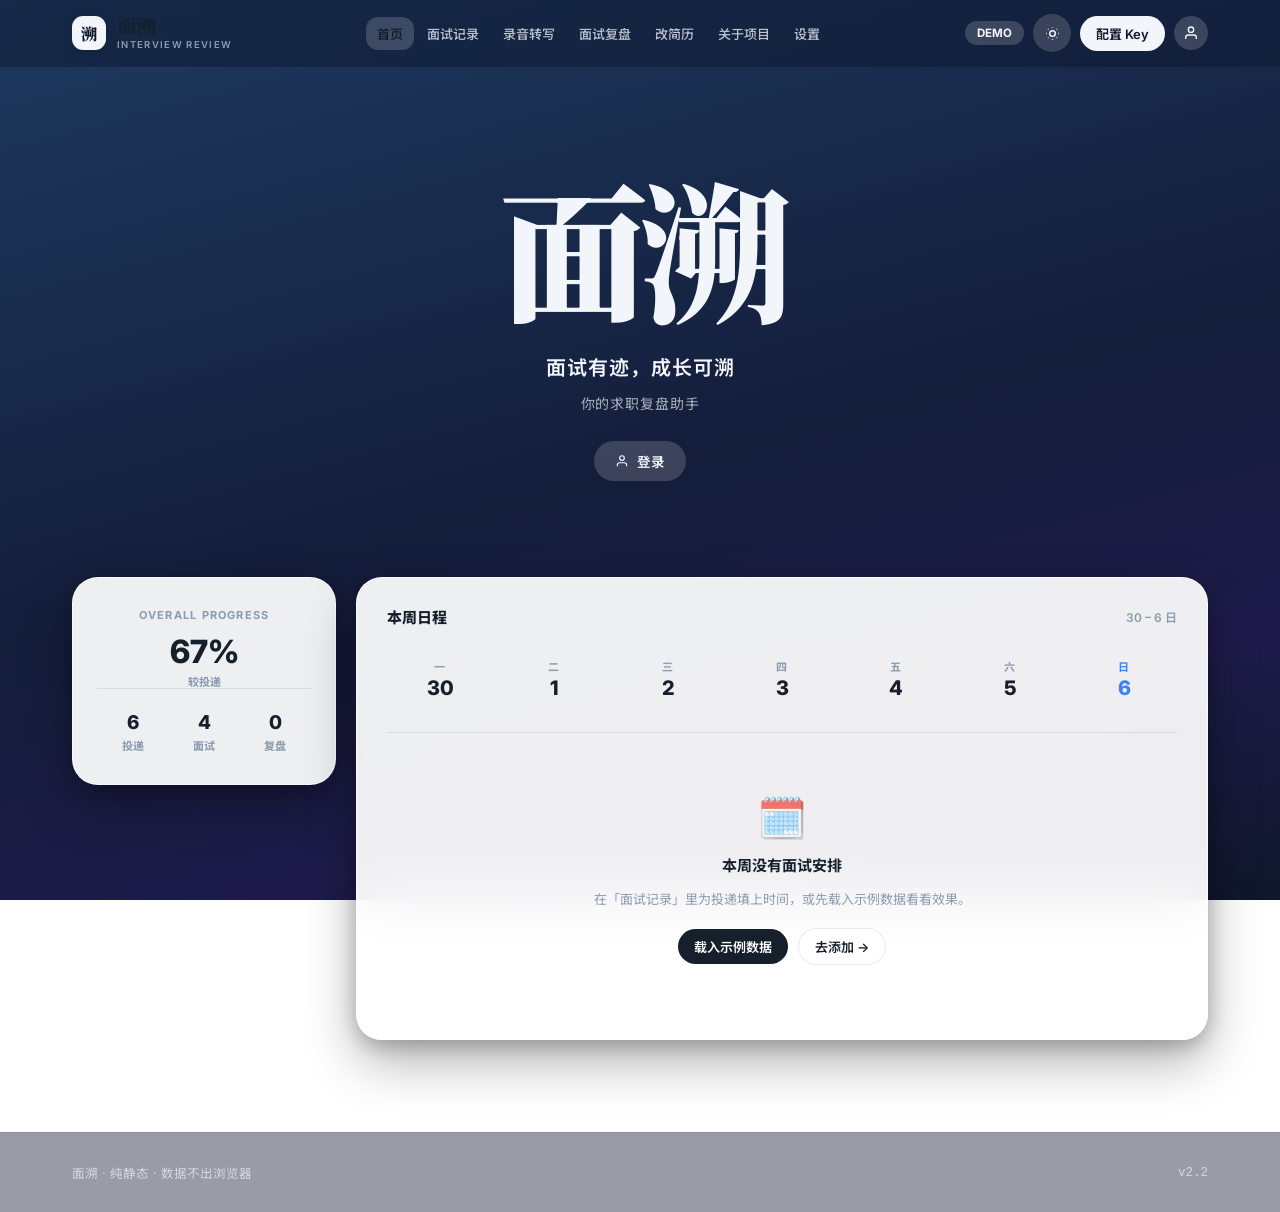
==== index.html @ ad647e32 "v2.0.0 追问式复盘 Agent：三阶段链路 + 五层降级 + agentlog 可观测" ====
<!DOCTYPE html>
<html lang="zh-CN">
<head>
<meta charset="UTF-8">
<meta name="viewport" content="width=device-width,initial-scale=1">
<meta name="app-build" content="v2.0.0">
<title>面溯 · 面试有迹，成长可溯</title>
<link rel="stylesheet" href="styles.css">
<link href="https://fonts.googleapis.com/css2?family=Noto+Serif+SC:wght@600;700;900&family=Inter:wght@400;500;600;700;800&family=Noto+Sans+SC:wght@400;500;700&display=swap" rel="stylesheet">
<style>
  /* Hero */
  .hero{padding:84px 0 96px;text-align:center}
  .hero h1{font-family:'Noto Serif SC','Songti SC',serif;font-weight:900;
           font-size:clamp(64px,13vw,150px);letter-spacing:-.06em;
           line-height:1;margin:0 0 30px;color:var(--on-bg)}
  .hero-s1{font-size:clamp(15px,2vw,20px);font-weight:600;color:var(--on-bg);
           letter-spacing:.05em;line-height:1.7}
  .hero-s2{font-size:14px;color:var(--on-bg-2);letter-spacing:.06em;margin-top:8px}

  /* 登录标签：站在背景上，随主题反色 */
  .hero-login{display:inline-flex;align-items:center;gap:8px;margin-top:28px;
              background:var(--nav-h);color:var(--on-bg);border:none;border-radius:999px;
              padding:10px 21px;font-size:13.5px;font-weight:600;cursor:pointer;
              transition:transform .2s,opacity .2s}
  .hero-login:hover{transform:translateY(-2px);opacity:.9}

  /* 主区：左环形 + 右（周历 + 时间轴） */
  .main-grid{display:grid;grid-template-columns:minmax(238px,.62fr) 2fr;gap:20px;align-items:start}

  /* 周历（横向 7 天） */
  .wk-grid{display:grid;grid-template-columns:repeat(7,1fr);gap:8px}
  .wkday{display:flex;flex-direction:column;align-items:center;justify-content:center;
         border-radius:18px;padding:13px 0 12px;cursor:pointer;position:relative;
         transition:background .2s,transform .2s}
  .wkday:hover{background:var(--nav-h);transform:translateY(-2px)}
  .wkday .wd{font-size:11px;color:var(--tx3);font-weight:700;letter-spacing:.04em}
  .wkday .dn{font-size:20px;font-weight:800;letter-spacing:-.02em;margin-top:4px;
             line-height:1;color:var(--tx)}
  .wkday.today .dn{color:var(--accent)}
  .wkday.today .wd{color:var(--accent)}
  .wkday.sel{background:var(--accent-soft)}
  .wkdot{position:absolute;bottom:6px;width:4px;height:4px;border-radius:50%;background:var(--accent)}

  @media(max-width:880px){
    .main-grid{grid-template-columns:1fr}
    .hero{padding:56px 0 62px}
    .wkday .dn{font-size:17px}
  }
</style>
  <link rel="icon" href="favicon.svg">
</head>
<body>

<div data-nav>
  <nav class="navbar">
    <div class="nav-in">
      <a class="brand" href="index.html">
        <div class="logo serif">溯</div>
        <div><div class="brand-name serif">面溯</div><span class="brand-sub">INTERVIEW REVIEW</span></div>
      </a>
      <div class="menu">
        <a href="index.html">首页</a>
        <a href="records.html">面试记录</a>
        <a href="detail.html">录音转写</a>
        <a href="review.html">面试复盘</a>
        <a href="resume.html">改简历</a>
        <a href="about.html">关于项目</a>
        <a href="settings.html">设置</a>
      </div>
      <div class="nav-right">
        <a class="avatar-btn" href="profile.html" title="登录 / 个人中心">
          <svg width="16" height="16" fill="none" stroke="currentColor" stroke-width="2" viewBox="0 0 24 24"><path d="M20 21v-2a4 4 0 00-4-4H8a4 4 0 00-4 4v2"/><circle cx="12" cy="7" r="4"/></svg>
        </a>
      </div>
    </div>
  </nav>
</div>

<div id="main" class="wrap" style="padding:20px 32px">

  <!-- ══════ Hero ══════ -->
  <section class="hero fade">
    <h1>面溯</h1>
    <div class="hero-s1">面试有迹，成长可溯</div>
    <div class="hero-s2">你的求职复盘助手</div>
    <button class="hero-login" id="btnLogin">
      <svg width="14" height="14" fill="none" stroke="currentColor" stroke-width="2"
           viewBox="0 0 24 24"><path d="M20 21v-2a4 4 0 00-4-4H8a4 4 0 00-4 4v2"/>
        <circle cx="12" cy="7" r="4"/></svg>
      登录
    </button>
  </section>

  <!-- ══════ 主区 ══════ -->
  <section class="main-grid fade">

    <!-- 环形进度（参照第一版 Overall progress） -->
    <div class="glass glass-hover" style="padding:30px 24px;text-align:center">
      <span class="lbl" style="display:block;margin-bottom:22px;color:var(--tx3)">Overall progress</span>
      <div style="position:relative;display:inline-flex;align-items:center;justify-content:center">
        <svg class="ring" viewBox="0 0 128 128">
          <defs><linearGradient id="rg" x1="0" y1="0" x2="1" y2="1">
            <stop offset="0%" stop-color="#7b6cff"/><stop offset="100%" stop-color="#5bb0ff"/>
          </linearGradient></defs>
          <circle class="bgc" cx="64" cy="64" r="52"></circle>
          <circle class="fgc" id="ring" cx="64" cy="64" r="52"></circle>
        </svg>
        <div style="position:absolute;text-align:center">
          <div style="font-size:32px;font-weight:800;letter-spacing:-.03em" id="pct">0%</div>
          <div style="font-size:11px;color:var(--tx3);font-weight:700;margin-top:2px">较投递</div>
        </div>
      </div>
      <div style="margin-top:24px;padding-top:22px;border-top:1px solid var(--line);
                  display:flex;justify-content:space-around">
        <div><div style="font-size:19px;font-weight:800" id="nA">0</div>
             <span style="font-size:11px;color:var(--tx3);font-weight:700">投递</span></div>
        <div><div style="font-size:19px;font-weight:800" id="nB">0</div>
             <span style="font-size:11px;color:var(--tx3);font-weight:700">面试</span></div>
        <div><div style="font-size:19px;font-weight:800" id="nC">0</div>
             <span style="font-size:11px;color:var(--tx3);font-weight:700">复盘</span></div>
      </div>
    </div>

    <!-- 周历 + 时间轴 -->
    <div class="glass" style="padding:28px 30px 30px">
      <div class="row-between" style="margin-bottom:18px">
        <span style="font-size:15px;font-weight:800">本周日程</span>
        <span style="font-size:12px;color:var(--tx3);font-weight:600" id="wkRange">—</span>
      </div>

      <div class="wk-grid" id="wkGrid"></div>

      <div style="margin:22px 0 16px;border-top:1px solid var(--line)"></div>

      <div id="tl"></div>
      <div id="tlEmpty" class="empty hide">
        <div class="empty-ico">🗓️</div>
        <div class="empty-t">本周没有面试安排</div>
        <p class="empty-s">在「面试记录」里为投递填上时间，或先载入示例数据看看效果。</p>
        <div class="row" style="justify-content:center;gap:10px;margin-top:18px">
          <button class="btn btn-primary btn-sm" id="btnSeed">载入示例数据</button>
          <a class="btn btn-ghost btn-sm" href="records.html">去添加 →</a>
        </div>
      </div>
    </div>

  </section>
</div>

<div class="foot">
  <div class="foot-in">
    <span>面溯 · 纯静态 · 数据不出浏览器</span>
    <span class="mono">v2.2</span>
  </div>
</div>

<script src="app.js"></script>
<script>
App.mount('index');

const idx = s => STAGES.indexOf(s);
const DOW = ['一', '二', '三', '四', '五', '六', '日'];
const C = 326.7;                                   // 2πr，r=52
const scheduled = () => Store.jobs.all()
  .filter(j => j.interviewAt)
  .sort((a, b) => a.interviewAt.localeCompare(b.interviewAt));

const now = new Date();
let selDate = null;

/* ══════ 本周（周一为起点） ══════ */
function weekDays() {
  const dow = (now.getDay() + 6) % 7;
  const mon = new Date(now); mon.setDate(now.getDate() - dow);
  return [...Array(7)].map((_, i) => {
    const d = new Date(mon); d.setDate(mon.getDate() + i);
    return {
      n: d.getDate(),
      iso: `${d.getFullYear()}-${String(d.getMonth() + 1).padStart(2, '0')}-${String(d.getDate()).padStart(2, '0')}`
    };
  });
}

/* ══════ 环形进度：以投递为底 ══════ */
function renderRing() {
  const jobs = Store.jobs.all();
  const rv = Store.reviews.all();

  const sent = jobs.length;
  const itv = jobs.filter(j => idx(j.stage) >= idx('一面') || j.result === '已 Offer').length;
  const rev = jobs.filter(j => rv[j.id]?.review).length;

  /* 分母是投递：环 = 已进入面试 / 总投递 */
  const pct = sent ? Math.round(itv / sent * 100) : 0;

  const ring = $('#ring');
  setTimeout(() => { ring.style.strokeDashoffset = C - C * pct / 100; }, 260);

  let cur = 0;
  const t = setInterval(() => {
    cur += 1;
    if (cur >= pct) { cur = pct; clearInterval(t); }
    $('#pct').textContent = cur + '%';
  }, 900 / Math.max(pct, 1));

  $('#nA').textContent = sent;
  $('#nB').textContent = itv;
  $('#nC').textContent = rev;
}

/* ══════ 周历 ══════ */
function renderWeek() {
  const days = weekDays();
  const hasSet = new Set(scheduled().map(j => j.interviewAt.slice(0, 10)));
  const todayStr = today();

  $('#wkRange').textContent = `${days[0].n} – ${days[6].n} 日`;

  $('#wkGrid').innerHTML = days.map((d, i) => {
    const cls = ['wkday'];
    if (d.iso === todayStr) cls.push('today');
    if (d.iso === selDate) cls.push('sel');
    return `<div class="${cls.join(' ')}" data-iso="${d.iso}">
      <span class="wd">${DOW[i]}</span>
      <span class="dn">${d.n}</span>
      ${hasSet.has(d.iso) ? '<span class="wkdot"></span>' : ''}
    </div>`;
  }).join('');

  $$('#wkGrid .wkday').forEach(el => el.onclick = () => {
    const iso = el.dataset.iso;
    selDate = selDate === iso ? null : iso;
    renderWeek(); renderTL();
  });
}

/* ══════ 时间轴 ══════ */
function renderTL() {
  const days = weekDays();
  const from = days[0].iso, to = days[6].iso;
  const list = scheduled().filter(j => {
    const d = j.interviewAt.slice(0, 10);
    const inWeek = d >= from && d <= to;
    return selDate ? d === selDate : inWeek;
  });

  const box = $('#tl'), empty = $('#tlEmpty');
  if (!list.length) { box.innerHTML = ''; empty.classList.remove('hide'); return; }
  empty.classList.add('hide');

  box.innerHTML = list.map(j => `
    <div class="tl-item">
      <div class="tl-line"></div>
      <div class="tl-date">
        <div class="tl-d">${dayNum(j.interviewAt)}</div>
        <div class="tl-w">${weekday(j.interviewAt)}</div>
      </div>
      <div class="tl-body">
        <div class="tl-co">${esc(j.company)} · ${esc(j.stage)}</div>
        <div class="tl-meta">${esc(j.role)}</div>
        ${j.place ? `<div class="tl-place">📍 ${esc(j.place)}</div>` : ''}
      </div>
      ${j.interviewTime ? `<div class="tl-when">${esc(j.interviewTime)}</div>` : ''}
    </div>`).join('');
}

/* ══════ 交互 ══════ */
/* 登录标签：文案随登录态变化，点进个人中心 */
function syncLogin() {
  const last = $('#btnLogin').lastChild;
  if (last) last.textContent = Store.account.isIn ? ' 个人中心' : ' 登录';
}
$('#btnLogin').onclick = () => location.href = 'profile.html';

$('#btnSeed').onclick = () => {
  Store.jobs.seed();
  selDate = null;
  renderAll();
  Toast.show('已载入示例数据', 'ok');
};

function renderAll() { renderRing(); renderWeek(); renderTL(); syncLogin(); }
renderAll();
</script>
</body>
</html>
---- styles.css ----
/* ════════════════════════════════════════
   面溯 · 设计系统
   基调：清爽简约 + 玻璃拟态 + 深浅双主题
   品牌字：思源宋体（Noto Serif SC）
   ════════════════════════════════════════ */

/* ── 主题变量 ──
   默认（无 data-theme）：参考图右侧那台——深蓝紫渐变底 + 白卡片
   [data-theme=light]：浅蓝清爽底 + 白卡片
   --tx*     = 卡片内文字色（始终深色，因为卡片是白的）
   --on-bg*  = 背景层文字色（深底上为浅色、浅底上为深色，随主题反转） */
:root{
  --bg:linear-gradient(165deg,#1e3a5f 0%,#1a2f52 20%,#141d3a 52%,#1e1b4b 78%,#0f172a 100%);
  --tx:#16202c; --tx2:#5c7086; --tx3:#8a9cb0;
  --on-bg:#f2f6fb; --on-bg-2:rgba(242,246,251,.68); --bg-solid:#0f172a;
  --card:rgba(255,255,255,.93); --card-s:#ffffff;
  --bd:rgba(255,255,255,.7); --line:rgba(22,42,80,.1);
  --sh:0 6px 20px rgba(0,0,0,.22),0 22px 52px rgba(0,0,0,.3);
  --sh-h:0 10px 28px rgba(0,0,0,.26),0 34px 76px rgba(0,0,0,.38);
  --nav:rgba(12,20,42,.42); --nav-h:rgba(255,255,255,.17);
  --nav-tx:rgba(242,246,251,.76); --btn:#16202c; --btn-tx:#ffffff;
  --chip:rgba(22,42,80,.055);
  --accent:#3b82f6; --accent2:#8b5cf6; --accent-soft:rgba(59,130,246,.11);

  --g-aurora:linear-gradient(135deg,#7b6cff,#5bb0ff);
  --g-cool:linear-gradient(135deg,#4ba3f0,#39d3e6);
  --g-warm:linear-gradient(135deg,#ff7a45,#ff5c86);
  --g-mint:linear-gradient(135deg,#f5a742,#3ec97a);
  --ico-sh:.34;
  --ok:#16a34a; --warn:#d97706; --info:#0284c7; --bad:#dc2626;
}
[data-theme=light]{
  --bg:linear-gradient(160deg,#a5d8ff 0%,#cfe9ff 18%,#eaf5ff 42%,#f7fbff 68%,#ffffff 100%);
  --tx:#16202c; --tx2:#647a90; --tx3:#9aabbe;
  --on-bg:#16202c; --on-bg-2:#647a90; --bg-solid:#ffffff;
  --card:rgba(255,255,255,.76); --card-s:#ffffff;
  --bd:rgba(255,255,255,.9); --line:rgba(22,42,80,.09);
  --sh:0 2px 8px rgba(22,42,80,.05),0 14px 34px rgba(22,42,80,.07);
  --sh-h:0 6px 16px rgba(22,42,80,.08),0 26px 60px rgba(22,42,80,.13);
  --nav:rgba(255,255,255,.55); --nav-h:rgba(255,255,255,.95);
  --nav-tx:#5a6b7f; --btn:#16202c; --btn-tx:#ffffff;
  --chip:rgba(255,255,255,.8);
  --accent:#3b82f6; --accent2:#8b5cf6; --accent-soft:rgba(59,130,246,.09);

  --g-aurora:linear-gradient(135deg,#7b6cff,#5bb0ff);
  --g-cool:linear-gradient(135deg,#4ba3f0,#39d3e6);
  --g-warm:linear-gradient(135deg,#ff7a45,#ff5c86);
  --g-mint:linear-gradient(135deg,#f5a742,#3ec97a);
  --ico-sh:.32;
  --ok:#16a34a; --warn:#d97706; --info:#0284c7; --bad:#dc2626;
}

*{font-family:'Inter','Noto Sans SC',system-ui,sans-serif;box-sizing:border-box}
body{margin:0;min-height:100vh;color:var(--tx);background:var(--bg);
     background-attachment:fixed;transition:background .45s ease,color .45s ease;
     -webkit-font-smoothing:antialiased}
a{text-decoration:none;color:inherit}
button{font-family:inherit}

/* 品牌字：思源宋体，字距收紧 */
.serif{font-family:'Noto Serif SC','Songti SC',serif;font-weight:900;letter-spacing:-.045em}
h1,h2,.h-serif{font-family:'Noto Serif SC','Songti SC',serif;font-weight:800;letter-spacing:-.035em}

/* 页面级标题与副标题都站在背景上（不在卡片内），走背景层文字色
   选择器带 class 是为了压过 .muted 的优先级 */
h1{color:var(--on-bg)}
h1 + p,h1 + p.muted,h1 + p.small,h1 + p.small.muted{color:var(--on-bg-2)}

/* ══════ 顶部导航 ══════ */
.navbar{position:sticky;top:0;z-index:100;background:var(--nav);
        backdrop-filter:blur(26px);-webkit-backdrop-filter:blur(26px);
        border-bottom:1px solid var(--line)}
.nav-in{max-width:1200px;margin:0 auto;padding:0 32px;height:66px;
        display:flex;align-items:center;justify-content:space-between;gap:20px}
.brand{display:flex;align-items:center;gap:11px;flex:0 0 auto}
/* 黑白风格：底用背景层色、字用底色实色，随主题自动反色，不用渐变 */
.logo{width:34px;height:34px;border-radius:11px;background:var(--on-bg);
      display:flex;align-items:center;justify-content:center;color:var(--bg-solid);
      font-weight:900;font-size:16px;flex:0 0 34px;
      box-shadow:0 4px 14px rgba(0,0,0,.16)}
.brand-name{font-size:20px;color:var(--tx);line-height:1}
.brand-sub{font-size:9.5px;color:var(--tx3);font-weight:600;letter-spacing:.14em;
           margin-top:3px;display:block}

.menu{display:flex;align-items:center;gap:2px}
.menu a{padding:7px 11px;border-radius:12px;font-size:13px;font-weight:500;
        color:var(--nav-tx);transition:background .2s,color .2s;white-space:nowrap}
.menu a:hover{background:var(--nav-h);color:var(--tx)}
.menu a.on{background:var(--nav-h);color:var(--tx);font-weight:600}

.nav-right{display:flex;align-items:center;gap:9px;flex:0 0 auto}
/* 导航上的按钮/图标站在背景上：底用导航高亮色，字用背景层色 */
.icon-btn{width:38px;height:38px;border-radius:50%;border:1px solid transparent;
          background:var(--nav-h);backdrop-filter:blur(20px);cursor:pointer;
          color:var(--on-bg);display:flex;align-items:center;justify-content:center;
          transition:transform .2s,background .2s}
.icon-btn:hover{transform:translateY(-2px);background:var(--nav-h)}
.btn-on-bg{background:var(--on-bg);color:var(--bg-solid);
           border-radius:999px;padding:10px 22px;font-size:14px;font-weight:600;
           border:none;cursor:pointer;transition:transform .2s,opacity .2s;
           display:inline-flex;align-items:center}
.btn-on-bg:hover{transform:translateY(-2px);opacity:.92}
.burger{display:none;width:38px;height:38px;border-radius:12px;border:1px solid transparent;
        background:var(--nav-h);cursor:pointer;flex-direction:column;align-items:center;
        justify-content:center;gap:4px}
.burger span{width:16px;height:2px;background:var(--on-bg);border-radius:2px}
/* 导航头像入口：未登录为线框人像，登录后为黑白首字块（与 Logo 同一套语言） */
.avatar-btn{width:34px;height:34px;border-radius:50%;border:none;cursor:pointer;
            display:flex;align-items:center;justify-content:center;flex:0 0 34px;
            background:var(--nav-h);color:var(--on-bg);
            font-weight:800;font-size:13px;transition:transform .2s}
.avatar-btn:hover{transform:translateY(-2px)}
.avatar-btn.on{background:var(--on-bg);color:var(--bg-solid)}

/* ══════ 按钮 ══════ */
.btn{display:inline-flex;align-items:center;justify-content:center;gap:8px;
     border-radius:999px;font-weight:600;cursor:pointer;border:none;
     transition:transform .2s,opacity .2s;font-size:14px;padding:12px 24px;white-space:nowrap}
.btn:hover{transform:translateY(-2px);opacity:.93}
.btn:disabled{opacity:.5;cursor:not-allowed;transform:none}
.btn-primary{background:var(--btn);color:var(--btn-tx)}
.btn-ghost{background:var(--card);color:var(--tx);border:1px solid var(--line);
           backdrop-filter:blur(20px)}
.btn-ghost:hover{background:var(--nav-h)}
.btn-sm{padding:8px 16px;font-size:13px}

/* ══════ 通用组件 ══════ */
.wrap{max-width:1200px;margin:0 auto;padding:0 32px}
.glass{background:var(--card);backdrop-filter:blur(28px);-webkit-backdrop-filter:blur(28px);
       border:1px solid var(--bd);box-shadow:var(--sh);border-radius:26px;
       transition:transform .3s cubic-bezier(.25,.46,.45,.94),box-shadow .3s ease}
.glass-hover:hover{transform:translateY(-4px);box-shadow:var(--sh-h)}
.lbl{font-size:11px;letter-spacing:.11em;text-transform:uppercase;
     color:var(--on-bg-2);font-weight:700}
.chip{background:var(--chip);border:1px solid var(--line);border-radius:999px;
      padding:6px 14px;font-size:12.5px;font-weight:500;color:var(--tx2);
      display:inline-flex;align-items:center;gap:6px;white-space:nowrap}
.grad{background:linear-gradient(135deg,var(--accent),var(--accent2));
      -webkit-background-clip:text;background-clip:text;color:transparent}
.muted{color:var(--tx2)} .muted2{color:var(--tx3)}
.small{font-size:13px} .mono{font-family:ui-monospace,'SF Mono',Consolas,monospace}
.row{display:flex;align-items:center;gap:12px}
.row-between{display:flex;align-items:center;justify-content:space-between;gap:16px}
.wrap-flex{flex-wrap:wrap}
.grid{display:grid} .g2{grid-template-columns:repeat(2,1fr)} .g3{grid-template-columns:repeat(3,1fr)}
.mt-8{margin-top:8px} .mt-16{margin-top:16px} .mt-24{margin-top:24px}
.mb-8{margin-bottom:8px} .mb-16{margin-bottom:16px} .mb-24{margin-bottom:24px}

/* 徽章 */
.tag{font-size:11.5px;font-weight:700;padding:4px 11px;border-radius:999px;
     background:var(--chip);border:1px solid var(--line);color:var(--tx2);white-space:nowrap}
.tag-ok{background:rgba(22,163,74,.13);color:var(--ok);border-color:transparent}
.tag-warn{background:rgba(217,119,6,.14);color:var(--warn);border-color:transparent}
.tag-info{background:var(--accent-soft);color:var(--accent);border-color:transparent}
.tag-bad{background:rgba(220,38,38,.13);color:var(--bad);border-color:transparent}

/* 图标块 */
.ico{width:44px;height:44px;border-radius:14px;display:grid;place-items:center;
     font-size:20px;flex:0 0 44px;color:#fff}

/* ══════ 漏斗 ══════ */
.funnel{display:flex;flex-direction:column;gap:14px}
.fn-row{display:flex;align-items:center;gap:16px}
.fn-label{width:52px;font-size:13px;font-weight:700;color:var(--tx2);flex:0 0 52px}
.fn-track{flex:1;height:34px;border-radius:11px;background:var(--accent-soft);overflow:hidden}
.fn-bar{height:100%;border-radius:11px;display:flex;align-items:center;padding:0 14px;
        color:#fff;font-weight:800;font-size:13px;min-width:44px;
        transition:width .9s cubic-bezier(.4,0,.2,1)}
.fn-rate{width:88px;text-align:right;font-size:12px;color:var(--tx3);flex:0 0 88px}
.fn-rate b{color:var(--tx);font-size:13px}

/* ══════ 表单 ══════ */
.field{margin-bottom:18px}
.field-l{display:block;font-size:12.5px;font-weight:700;color:var(--tx2);margin-bottom:7px}
.input,.select,.textarea{width:100%;padding:11px 15px;border-radius:14px;
        border:1px solid var(--line);background:var(--card);color:var(--tx);
        font-size:14px;outline:none;backdrop-filter:blur(20px);
        transition:border-color .2s,box-shadow .2s;font-family:inherit}
.input:focus,.select:focus,.textarea:focus{border-color:var(--accent);
        box-shadow:0 0 0 3px var(--accent-soft)}
.textarea{min-height:130px;resize:vertical;line-height:1.7}
.select{cursor:pointer;appearance:none;
        background-image:url("data:image/svg+xml,%3Csvg xmlns='http://www.w3.org/2000/svg' width='12' height='12' viewBox='0 0 24 24' fill='none' stroke='%239aabbe' stroke-width='3'%3E%3Cpath d='M6 9l6 6 6-6'/%3E%3C/svg%3E");
        background-repeat:no-repeat;background-position:right 14px center;padding-right:36px}
.form-grid{display:grid;grid-template-columns:repeat(2,1fr);gap:0 18px}

/* ══════ 表格 ══════ */
.tbl{width:100%;border-collapse:collapse;font-size:14px}
.tbl th{text-align:left;font-size:11.5px;letter-spacing:.06em;text-transform:uppercase;
        color:var(--tx3);font-weight:700;padding:0 14px 12px;border-bottom:1px solid var(--line)}
.tbl td{padding:15px 14px;border-bottom:1px solid var(--line);vertical-align:middle}
.tbl tr:last-child td{border-bottom:none}
.tbl tbody tr{transition:background .18s}
.tbl tbody tr:hover{background:var(--nav-h)}
.tbl-wrap{overflow-x:auto}

/* ══════ 拖拽上传 ══════ */
.drop{border:2px dashed var(--line);border-radius:22px;padding:44px 24px;text-align:center;
      cursor:pointer;transition:border-color .25s,background .25s,transform .25s;
      background:var(--accent-soft)}
.drop:hover,.drop.over{border-color:var(--accent);background:var(--accent-soft);transform:translateY(-2px)}
.drop-ico{font-size:38px;margin-bottom:12px}
.drop-t{font-size:15px;font-weight:700;margin-bottom:6px}
.drop-s{font-size:12.5px;color:var(--tx3)}

/* ══════ 状态机步骤 ══════ */
.steps{display:flex;align-items:center;gap:0;flex-wrap:wrap}
.step{display:flex;align-items:center;gap:9px;font-size:13px;color:var(--tx3);font-weight:600}
.step-dot{width:26px;height:26px;border-radius:50%;display:grid;place-items:center;
          font-size:11px;font-weight:800;background:var(--chip);
          border:1px solid var(--line);flex:0 0 26px}
.step.on{color:var(--tx)} .step.on .step-dot{background:var(--g-aurora);color:#fff;border-color:transparent}
.step.done{color:var(--tx2)} .step.done .step-dot{background:var(--ok);color:#fff;border-color:transparent}
.step-line{width:34px;height:2px;background:var(--line);margin:0 10px;border-radius:2px}

/* ══════ 复盘模块 ══════ */
.rv{border:1px solid var(--line);border-radius:20px;margin-bottom:16px;overflow:hidden;
    background:var(--card);backdrop-filter:blur(20px)}
.rv-h{display:flex;align-items:center;gap:12px;padding:16px 20px;cursor:pointer;
      transition:background .2s;user-select:none}
.rv-h:hover{background:var(--nav-h)}
.rv-n{width:26px;height:26px;border-radius:9px;display:grid;place-items:center;
      font-size:12px;font-weight:800;color:#fff;flex:0 0 26px}
.rv-t{font-size:15px;font-weight:700;flex:1}
.rv-body{padding:4px 20px 20px;border-top:1px solid var(--line)}
.rv-src{font-size:11px;color:var(--tx3);font-weight:600}

/* ══════ 逐字稿 ══════ */
/* ══════ 逐字稿（聊天框式） ═══════ */
#lines{display:flex;flex-direction:column;gap:16px;padding:4px 2px}
.chat{display:flex;gap:11px;align-items:flex-start;max-width:90%}
.chat.me{flex-direction:row-reverse;margin-left:auto}
.chat.iv,.chat.un{margin-right:auto}
.avatar{width:34px;height:34px;border-radius:12px;flex:0 0 34px;display:grid;place-items:center;
        font-size:14px;font-weight:800;color:#fff;cursor:pointer;user-select:none;transition:filter .15s}
.avatar:hover{filter:brightness(.94)}
.chat.me .avatar{background:var(--g-cool)}
.chat.iv .avatar{background:var(--g-warm)}
.chat.un .avatar{background:rgba(217,119,6,.18);color:var(--warn)}
.chat-main{min-width:0;max-width:100%}
.who-name{font-size:11px;font-weight:800;margin-bottom:5px;color:var(--tx2);cursor:pointer;user-select:none}
.chat.me .who-name{text-align:right;color:var(--accent)}
.bubble{padding:11px 15px;border-radius:16px;font-size:14px;line-height:1.7;color:var(--tx);
        border:1px solid var(--line);background:var(--card);word-break:break-word;outline:none;transition:background .2s}
.bubble:focus{background:var(--accent-soft)}
.chat.me .bubble{background:var(--g-cool);color:#fff;border-color:transparent;border-bottom-right-radius:5px}
.chat.iv .bubble{border-bottom-left-radius:5px}
.chat.un .bubble{border:1px dashed var(--warn);border-bottom-left-radius:5px}

/* ══════ AI 总结：四大点卡片 ═══════ */
.sum-sec{position:relative;padding:16px 18px 16px 20px;border-radius:16px;
         background:var(--chip);border:1px solid var(--line);margin-bottom:14px}
.sum-sec-h{display:flex;align-items:center;gap:11px;margin-bottom:9px}
.sum-n{width:30px;height:30px;border-radius:10px;flex:0 0 30px;display:grid;place-items:center;
      font-family:'Noto Serif SC',serif;font-weight:900;font-size:15px;color:#fff;
      background:var(--g-aurora);box-shadow:0 4px 12px rgba(123,108,255,.32)}
.sum-sec-h>span:last-child{font-size:16px;font-weight:800;letter-spacing:-.02em;color:var(--tx)}
.sum-sec-bd{font-size:14px;line-height:1.9;color:var(--tx2)}
.sum-sec-bd strong{color:var(--tx);font-weight:700}
.sum-intro{font-size:14px;line-height:1.8;color:var(--tx2);margin-bottom:12px;padding:0 2px}

/* ══════ 空状态 ══════ */
.empty{text-align:center;padding:44px 20px}
.empty-ico{font-size:40px;margin-bottom:12px;opacity:.7}
.empty-t{font-size:15px;font-weight:700;margin-bottom:6px}
.empty-s{font-size:13px;color:var(--tx3);margin-bottom:18px;line-height:1.7}

/* ══════ Toast ══════ */
.toast-wrap{position:fixed;bottom:26px;left:50%;transform:translateX(-50%);
            z-index:999;display:flex;flex-direction:column;gap:9px;align-items:center}
.toast{background:var(--card-s);border:1px solid var(--bd);box-shadow:var(--sh-h);
       border-radius:14px;padding:11px 20px;font-size:13.5px;font-weight:600;
       color:var(--tx);backdrop-filter:blur(24px);
       animation:tUp .3s cubic-bezier(.2,.9,.3,1);display:flex;align-items:center;gap:8px}
@keyframes tUp{from{opacity:0;transform:translateY(14px)}to{opacity:1;transform:none}}

/* ══════ 统计卡 ══════ */
.stat-c{padding:18px 22px;border-radius:18px;background:var(--card);
        border:1px solid var(--bd);backdrop-filter:blur(20px)}
.stat-n{font-size:26px;font-weight:800;letter-spacing:-.02em}
.stat-l{font-size:11.5px;color:var(--tx3);font-weight:700;margin-top:2px}

/* ══════ 思考过程 / AI 区 ══════ */
.think{font-size:12.5px;line-height:1.8;color:var(--tx3);max-height:150px;overflow-y:auto;
       white-space:pre-wrap;font-family:ui-monospace,'SF Mono',Consolas,monospace}
.ai-head{display:flex;align-items:center;gap:8px;font-size:14px;font-weight:800;margin:0}
.ai-ico{width:22px;height:22px;border-radius:7px;display:grid;place-items:center;
        font-size:11px;color:#fff;flex:0 0 22px}
.ai-body{font-size:14px;line-height:1.85;color:var(--tx2)}
.caret{display:inline-block;width:7px;height:15px;background:var(--accent);
       border-radius:2px;animation:blink .9s steps(2) infinite;vertical-align:-2px}
@keyframes blink{0%,100%{opacity:1}50%{opacity:.15}}

/* 推理模型思考链提示：正文出字前显示，避免用户盯着光标以为卡死 */
.sum-think{font-size:12.5px;line-height:1.7;color:var(--tx2);opacity:.72;
           margin-bottom:10px;padding-left:2px}
.sum-think:empty{display:none}
.sum-note{margin-top:12px;padding:9px 12px;border-radius:12px;font-size:12.5px;
          line-height:1.7;color:#92400e;background:rgba(245,158,11,.13);
          border:1px solid rgba(245,158,11,.3)}

/* ══════ 页脚 ══════ */
.foot{border-top:1px solid var(--line);margin-top:72px;
      background:var(--nav);backdrop-filter:blur(24px)}
.foot-in{max-width:1200px;margin:0 auto;padding:30px 32px;
         display:flex;justify-content:space-between;align-items:center;
         gap:16px;flex-wrap:wrap;font-size:12.5px;color:var(--on-bg-2)}

/* 入场动画 */
.fade{opacity:0;transform:translateY(22px);transition:opacity .65s ease,transform .65s ease}
.fade.in{opacity:1;transform:none}

/* 滚动条 */
::-webkit-scrollbar{width:9px;height:9px}
::-webkit-scrollbar-thumb{background:var(--tx3);border-radius:5px;opacity:.4}
::-webkit-scrollbar-track{background:transparent}

.hide{display:none !important}

/* ══════ 日历 ══════ */
.cal-grid{display:grid;grid-template-columns:repeat(7,1fr);gap:4px}
.cal-dow{font-size:11px;color:var(--tx3);text-align:center;font-weight:700;padding:4px 0 8px}
.cal-d{aspect-ratio:1;display:flex;flex-direction:column;align-items:center;justify-content:center;
       border-radius:14px;font-size:13.5px;font-weight:600;color:var(--tx2);
       cursor:default;position:relative;transition:background .2s,transform .2s,color .2s}
.cal-d.has{cursor:pointer}
.cal-d.has:hover{background:var(--nav-h);transform:translateY(-2px)}
.cal-d.dim{color:var(--tx3);opacity:.35}
.cal-d.today{box-shadow:inset 0 0 0 1.5px var(--accent);color:var(--accent);font-weight:700}
.cal-d.sel{background:var(--btn);color:var(--btn-tx);font-weight:700}
.cal-dot{position:absolute;bottom:6px;width:4px;height:4px;border-radius:50%;background:var(--accent)}
.cal-d.sel .cal-dot{background:var(--btn-tx)}
[data-theme=dark] .cal-d.sel{color:#0f172a}
[data-theme=dark] .cal-d.sel .cal-dot{background:#0f172a}
.cal-mo{font-size:15px;font-weight:800;letter-spacing:-.01em}
.cal-nav{width:28px;height:28px;border-radius:9px;border:1px solid var(--line);
         background:var(--chip);cursor:pointer;color:var(--tx);display:grid;place-items:center;
         font-size:12px;transition:background .2s,transform .2s}
.cal-nav:hover{background:var(--nav-h);transform:translateY(-1px)}

/* ══════ 时间轴 ══════ */
.tl-item{display:flex;gap:16px;padding-bottom:20px;position:relative}
.tl-item:last-child{padding-bottom:0}
.tl-line{position:absolute;left:23px;top:40px;bottom:2px;width:1.5px;background:var(--line)}
.tl-item:last-child .tl-line{display:none}
.tl-date{flex:0 0 48px;text-align:center}
.tl-d{font-size:23px;font-weight:800;letter-spacing:-.025em;line-height:1.1}
.tl-w{font-size:10.5px;color:var(--tx3);font-weight:700;margin-top:3px}
.tl-body{flex:1;padding-top:1px;min-width:0}
.tl-co{font-size:15px;font-weight:700;margin-bottom:4px;line-height:1.3}
.tl-meta{font-size:12.5px;color:var(--tx2);line-height:1.7}
.tl-place{display:flex;align-items:center;gap:5px;font-size:12px;color:var(--tx3);margin-top:6px}
.tl-when{font-size:11.5px;font-weight:700;color:var(--accent);
         background:var(--accent-soft);border-radius:7px;padding:2px 8px;display:inline-block}

/* ══════ 响应式 ══════ */
@media(max-width:960px){
  .g3{grid-template-columns:repeat(2,1fr)}
  .form-grid{grid-template-columns:1fr}
}
@media(max-width:1100px){
  .menu{display:none}
  .nav-in,.wrap,.foot-in{padding-left:20px;padding-right:20px}
  .burger{display:flex}
  .btn-main-hide{display:none}
}
@media(max-width:640px){
  .g2,.g3{grid-template-columns:1fr}
  .fn-rate{display:none}
  .fn-label{width:42px;flex:0 0 42px;font-size:12px}
}

/* ══════ 跨页面跳转平滑（SPA 软导航：导航栏常驻 DOM、仅内容区淡入淡出 → 不闪、无白屏、零等待）══════
   点击站内链接不整页跳转，只淡出当前内容→替换内容→淡入；导航栏节点始终不重建，故纹丝不动。
   优于浏览器原生跨文档 View Transitions：后者对 sticky+blur 玻璃导航栏命名快照会位移/闪烁，
   且依赖较新浏览器；本方案所有现代浏览器一致生效。 */
body.soft-out > *:not(nav.navbar):not(.net-warn):not(.fade){
  opacity:0; transform:translateY(8px);
  transition:opacity .14s ease, transform .14s ease;
}
body.soft-in > *:not(nav.navbar):not(.net-warn):not(.fade){
  animation:softIn .30s cubic-bezier(.22,.61,.36,1) both;
}
@keyframes softIn{from{opacity:0;transform:translateY(10px)}to{opacity:1;transform:none}}
@media (prefers-reduced-motion:reduce){
  body.soft-out > *:not(nav.navbar):not(.net-warn):not(.fade){opacity:1;transform:none;transition:none}
  body.soft-in > *:not(nav.navbar):not(.net-warn):not(.fade){animation:none}
}

/* ══════ 网络回退通知条（横在顶栏下方，伴随 fade 进入） ══════ */
.net-warn{position:fixed;top:74px;left:50%;transform:translateX(-50%);
          z-index:99;max-width:680px;width:calc(100% - 32px);
          background:rgba(255,229,153,.92);backdrop-filter:blur(18px);
          border:1px solid rgba(245,167,66,.35);border-radius:16px;
          padding:11px 16px;display:flex;align-items:center;gap:10px;
          font-size:13.5px;color:#5b3e00;box-shadow:0 10px 30px rgba(0,0,0,.18);
          animation:netWarnIn .35s cubic-bezier(.4,0,.2,1)}
.net-warn .net-warn-x{cursor:pointer;opacity:.55;padding:2px 6px;margin-left:auto}
.net-warn .net-warn-x:hover{opacity:1}
@keyframes netWarnIn{from{opacity:0;transform:translate(-50%,-10px)}to{opacity:1;transform:translate(-50%,0)}}
@media(max-width:640px){.net-warn{top:96px;font-size:12.5px;padding:10px 12px}}
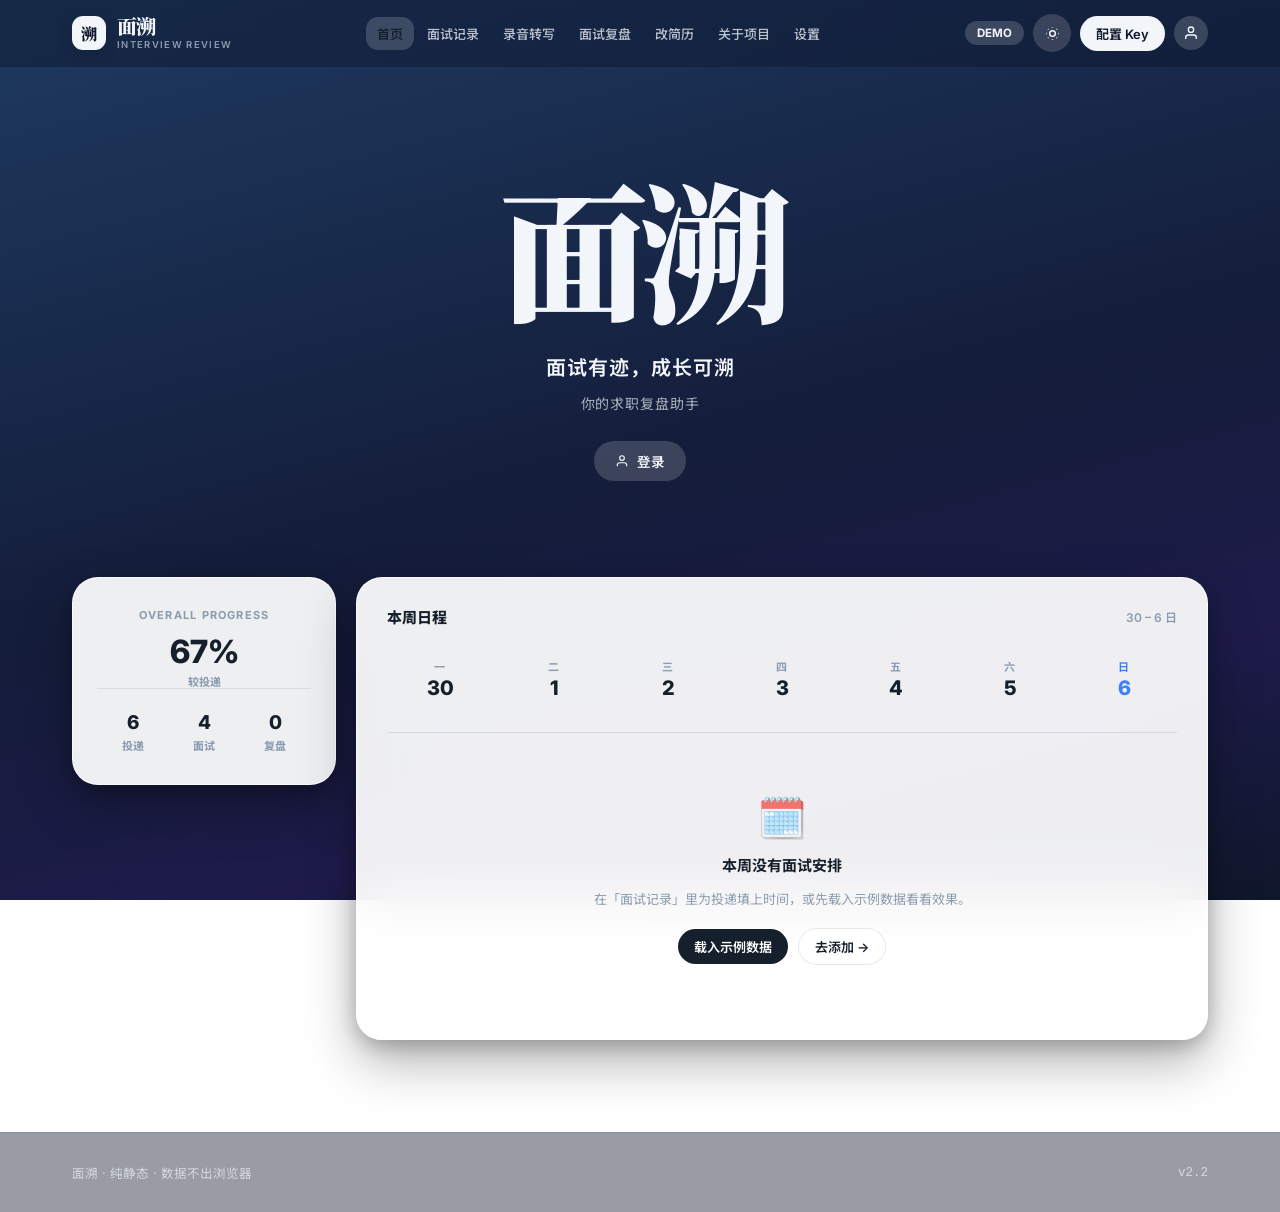
==== commit 5d06394d: "v2.0.3 修复首屏导航闪烁与平移：静态页导航补齐完整控件，renderNav 原地更新不重建" ====
--- a/index.html
+++ b/index.html
@@ -1,9 +1,9 @@
-<!DOCTYPE html>
+﻿<!DOCTYPE html>
 <html lang="zh-CN">
 <head>
 <meta charset="UTF-8">
 <meta name="viewport" content="width=device-width,initial-scale=1">
-<meta name="app-build" content="v2.0.0">
+<meta name="app-build" content="v2.0.3">
 <title>面溯 · 面试有迹，成长可溯</title>
 <link rel="stylesheet" href="styles.css">
 <link href="https://fonts.googleapis.com/css2?family=Noto+Serif+SC:wght@600;700;900&family=Inter:wght@400;500;600;700;800&family=Noto+Sans+SC:wght@400;500;700&display=swap" rel="stylesheet">
@@ -59,7 +59,7 @@
         <div><div class="brand-name serif">面溯</div><span class="brand-sub">INTERVIEW REVIEW</span></div>
       </a>
       <div class="menu">
-        <a href="index.html">首页</a>
+        <a href="index.html" class="on">首页</a>
         <a href="records.html">面试记录</a>
         <a href="detail.html">录音转写</a>
         <a href="review.html">面试复盘</a>
@@ -68,10 +68,26 @@
         <a href="settings.html">设置</a>
       </div>
       <div class="nav-right">
+        <span class="tag" id="modeBadge" style="background:var(--nav-h);color:var(--on-bg);border-color:transparent" title="正在检查网络…">LIVE</span>
+        <button class="icon-btn" data-theme-toggle title="切换深浅主题">
+          <svg data-icon-moon width="17" height="17" fill="none" stroke="currentColor" stroke-width="2" viewBox="0 0 24 24" style="display:none"><path d="M20.354 15.354A9 9 0 018.646 3.646 9.003 9.003 0 0012 21a9.003 9.003 0 008.354-5.646z"/></svg>
+          <svg data-icon-sun width="17" height="17" fill="none" stroke="currentColor" stroke-width="2" viewBox="0 0 24 24" style="display:block"><path d="M12 3v1m0 16v1m9-9h-1M4 12H3m15.364 6.364l-.707-.707M6.343 6.343l-.707-.707m12.728 0l-.707.707M6.343 17.657l-.707.707M16 12a4 4 0 11-8 0 4 4 0 018 0z"/></svg>
+        </button>
+        <a class="btn btn-on-bg btn-sm btn-main-hide" href="settings.html">配置 Key</a>
         <a class="avatar-btn" href="profile.html" title="登录 / 个人中心">
           <svg width="16" height="16" fill="none" stroke="currentColor" stroke-width="2" viewBox="0 0 24 24"><path d="M20 21v-2a4 4 0 00-4-4H8a4 4 0 00-4 4v2"/><circle cx="12" cy="7" r="4"/></svg>
         </a>
-      </div>
+        <button class="burger" data-burger><span></span><span></span><span></span></button>
+      </div>
+    </div>
+    <div class="m-menu" data-mobile-menu style="display:none;flex-direction:column;padding:10px 20px 18px;border-top:1px solid var(--line)">
+      <a href="index.html">首页</a>
+      <a href="records.html">面试记录</a>
+      <a href="detail.html">录音转写</a>
+      <a href="review.html">面试复盘</a>
+      <a href="resume.html">改简历</a>
+      <a href="about.html">关于项目</a>
+      <a href="settings.html">设置</a>
     </div>
   </nav>
 </div>
--- a/styles.css
+++ b/styles.css
@@ -78,14 +78,16 @@
       display:flex;align-items:center;justify-content:center;color:var(--bg-solid);
       font-weight:900;font-size:16px;flex:0 0 34px;
       box-shadow:0 4px 14px rgba(0,0,0,.16)}
-.brand-name{font-size:20px;color:var(--tx);line-height:1}
+/* v2.0.2：品牌名站在导航（背景层）上，必须用背景层文字色；原 --tx 是卡片内深色文字，深色主题下几乎不可见 */
+.brand-name{font-size:20px;color:var(--on-bg);line-height:1}
 .brand-sub{font-size:9.5px;color:var(--tx3);font-weight:600;letter-spacing:.14em;
            margin-top:3px;display:block}
 
 .menu{display:flex;align-items:center;gap:2px}
 .menu a{padding:7px 11px;border-radius:12px;font-size:13px;font-weight:500;
         color:var(--nav-tx);transition:background .2s,color .2s;white-space:nowrap}
-.menu a:hover{background:var(--nav-h);color:var(--tx)}
+/* v2.0.2：hover 不再铺药丸底色（与当前页 .on 的药丸区分开，避免"两颗一样的药丸同时亮"），只提亮文字 */
+.menu a:hover{color:var(--on-bg)}
 .menu a.on{background:var(--nav-h);color:var(--tx);font-weight:600}
 
 .nav-right{display:flex;align-items:center;gap:9px;flex:0 0 auto}
@@ -364,6 +366,18 @@
   .burger{display:flex}
   .btn-main-hide{display:none}
 }
+/* v2.0.2 窄屏导航防溢出：brand（含长副标题）+ LIVE/主题/头像/汉堡 右侧按钮组
+   最小宽约 460px，≤480px 时右侧按钮会被推出视口、汉堡点不到。
+   隐藏副标题（省约 110px）+ 收紧间距，360px 起完整可见。 */
+@media(max-width:480px){
+  .brand-sub{display:none}
+  .nav-in{padding-left:16px;padding-right:16px;gap:12px}
+  .nav-right{gap:6px}
+}
+@media(max-width:380px){
+  .icon-btn{width:34px;height:34px}
+  .avatar-btn{width:30px;height:30px;flex:0 0 30px}
+}
 @media(max-width:640px){
   .g2,.g3{grid-template-columns:1fr}
   .fn-rate{display:none}
@@ -399,3 +413,42 @@
 .net-warn .net-warn-x:hover{opacity:1}
 @keyframes netWarnIn{from{opacity:0;transform:translate(-50%,-10px)}to{opacity:1;transform:translate(-50%,0)}}
 @media(max-width:640px){.net-warn{top:96px;font-size:12.5px;padding:10px 12px}}
+
+/* ════════════════════════════════════════════════
+   v2.0 追问面板（右侧 380px 抽屉 / 720px 以下底部全宽堆叠）
+   只用已有 CSS 变量，无新增硬编码色值。
+   抽屉滑入 220ms ease；内容入场复用 .fade（IntersectionObserver 驱动）。
+   ════════════════════════════════════════════════ */
+.probe-drawer{position:fixed;top:0;right:0;bottom:0;width:380px;max-width:92vw;z-index:120;
+  background:var(--card);backdrop-filter:blur(28px);-webkit-backdrop-filter:blur(28px);
+  border-left:1px solid var(--line);box-shadow:var(--sh);
+  display:flex;flex-direction:column;overscroll-behavior:contain;
+  animation:probeIn .22s ease}
+.probe-drawer::before{content:'';display:block;height:3px;flex:0 0 3px;background:var(--g-aurora)}
+@keyframes probeIn{from{transform:translateX(100%)}to{transform:none}}
+.probe-head{display:flex;align-items:center;justify-content:space-between;gap:12px;
+  padding:16px 20px;border-bottom:1px solid var(--line)}
+.probe-t{font-family:'Noto Serif SC','Songti SC',serif;font-weight:900;letter-spacing:-.035em;
+  font-size:17px;color:var(--tx)}
+.probe-sub{font-size:11.5px;color:var(--tx3);font-weight:600;margin-top:3px}
+.probe-body{flex:1;overflow-y:auto;padding:16px 16px 28px;
+  display:flex;flex-direction:column;gap:14px}
+.probe-q{border:1px solid var(--line);border-radius:16px;padding:14px;background:var(--chip)}
+.probe-q-n{width:24px;height:24px;border-radius:8px;display:grid;place-items:center;
+  font-size:12px;font-weight:800;color:var(--btn-tx);background:var(--g-aurora);flex:0 0 24px}
+.probe-q-quote{font-size:12px;color:var(--tx3);line-height:1.6;margin:10px 0 0;
+  border-left:3px solid var(--accent);padding-left:9px}
+.probe-q .textarea{margin-top:10px;min-height:78px;border-radius:14px}
+.probe-q-actions{display:flex;gap:8px;margin-top:10px;flex-wrap:wrap}
+.probe-finish{border:1px solid var(--line);border-radius:16px;padding:14px;background:var(--chip)}
+/* 面板内对话气泡：AI 侧 --g-warm、用户侧 --g-cool（复用 .chat 结构，圆角与逐字稿区一致） */
+.probe-body .chat{max-width:100%}
+.probe-body .chat.iv .bubble{background:var(--g-warm);color:var(--btn-tx);border-color:transparent}
+/* 720px 断点：右侧抽屉 → 页面底部全宽堆叠，输入框不被键盘遮挡（面板内部滚动兜底） */
+@media(max-width:720px){
+  .probe-drawer{top:auto;left:0;width:100%;max-width:none;max-height:74vh;
+    border-left:none;border-top:1px solid var(--line);animation:probeUp .22s ease}
+  @keyframes probeUp{from{transform:translateY(100%)}to{transform:none}}
+}
+
+/* v2.0.2 build trigger 2026-09-13：触发 CF 重新构建 */
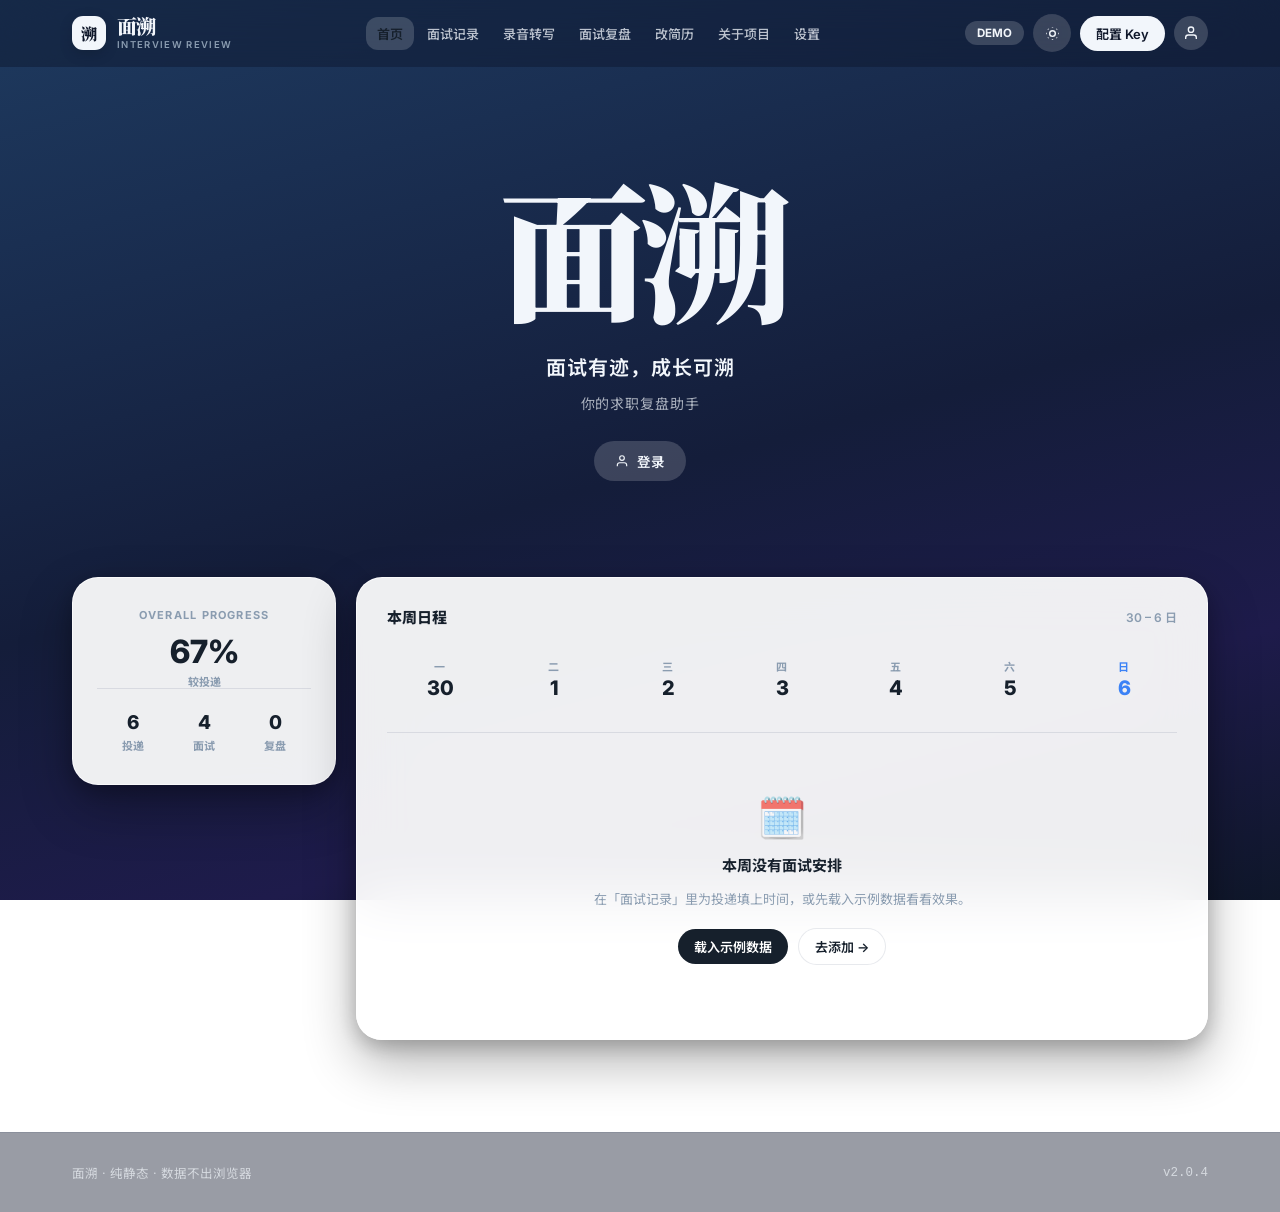
==== commit 59ea2dad: "v2.0.4 修复间歇性旧版本：HTML no-store、静态资源版本化 URL、页脚版本号对齐" ====
--- a/index.html
+++ b/index.html
@@ -3,9 +3,9 @@
 <head>
 <meta charset="UTF-8">
 <meta name="viewport" content="width=device-width,initial-scale=1">
-<meta name="app-build" content="v2.0.3">
+<meta name="app-build" content="v2.0.4">
 <title>面溯 · 面试有迹，成长可溯</title>
-<link rel="stylesheet" href="styles.css">
+<link rel="stylesheet" href="styles.css?v=v2.0.4">
 <link href="https://fonts.googleapis.com/css2?family=Noto+Serif+SC:wght@600;700;900&family=Inter:wght@400;500;600;700;800&family=Noto+Sans+SC:wght@400;500;700&display=swap" rel="stylesheet">
 <style>
   /* Hero */
@@ -166,11 +166,11 @@
 <div class="foot">
   <div class="foot-in">
     <span>面溯 · 纯静态 · 数据不出浏览器</span>
-    <span class="mono">v2.2</span>
+    <span class="mono">v2.0.4</span>
   </div>
 </div>
 
-<script src="app.js"></script>
+<script src="app.js?v=v2.0.4"></script>
 <script>
 App.mount('index');
 
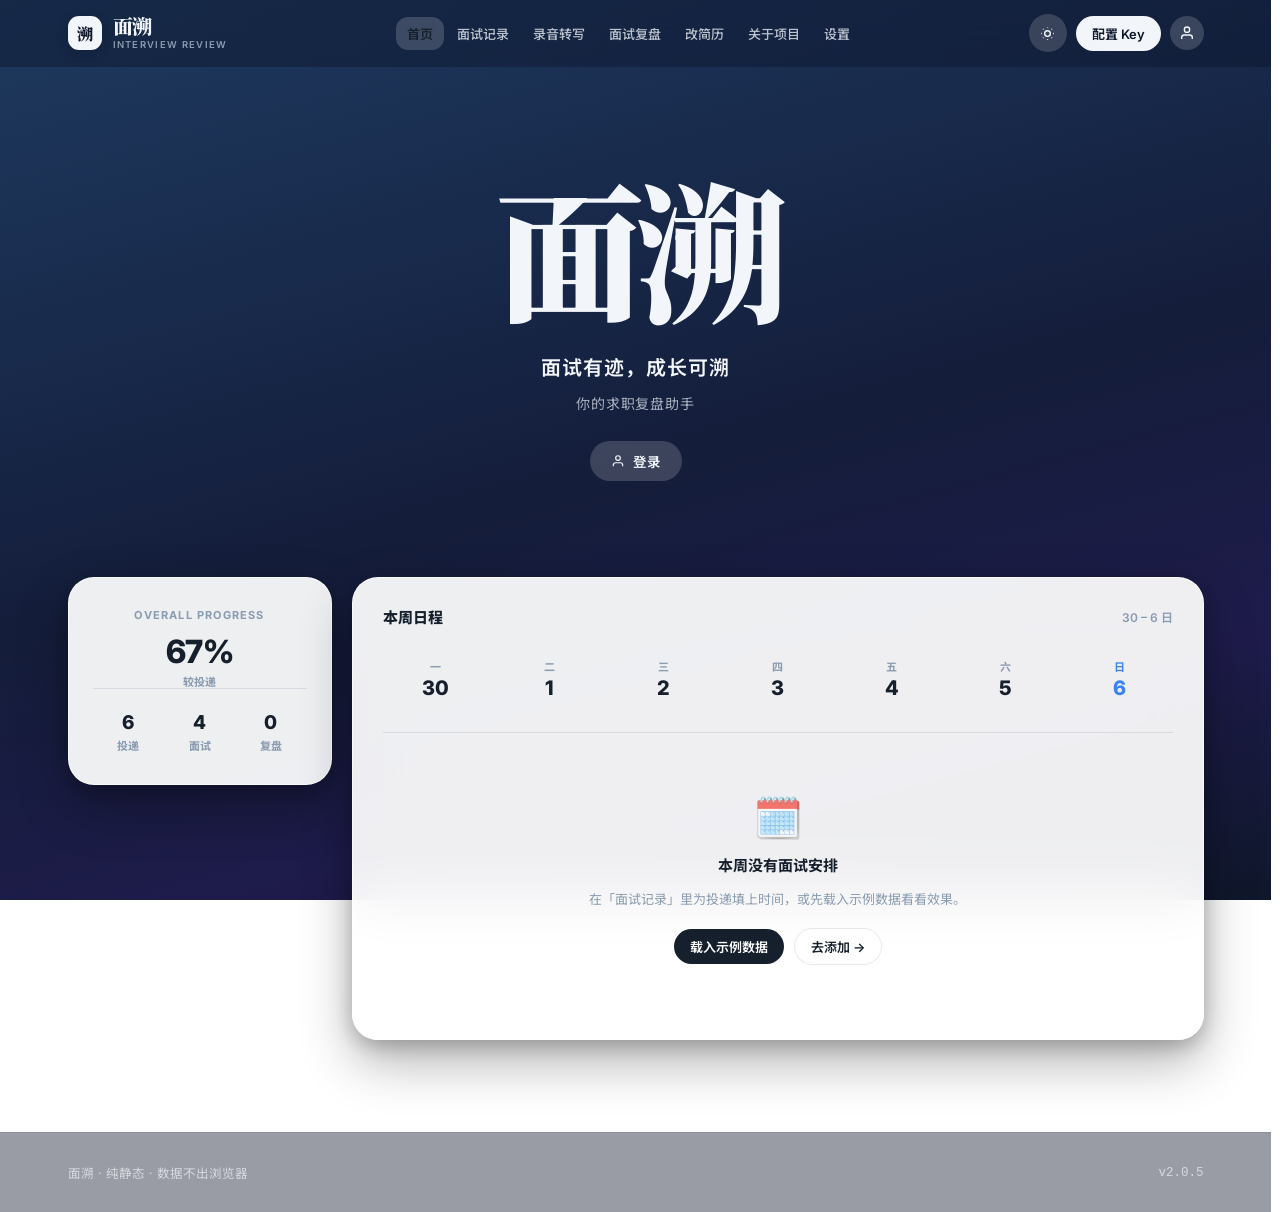
==== commit a156cf46: "v2.0.5 软导航样式合并 + 滚动条槽位 + 移除 LIVE/DEMO + 关于页白底与删 Prompt 墙" ====
--- a/index.html
+++ b/index.html
@@ -3,50 +3,10 @@
 <head>
 <meta charset="UTF-8">
 <meta name="viewport" content="width=device-width,initial-scale=1">
-<meta name="app-build" content="v2.0.4">
+<meta name="app-build" content="v2.0.5">
 <title>面溯 · 面试有迹，成长可溯</title>
-<link rel="stylesheet" href="styles.css?v=v2.0.4">
+<link rel="stylesheet" href="styles.css?v=v2.0.5">
 <link href="https://fonts.googleapis.com/css2?family=Noto+Serif+SC:wght@600;700;900&family=Inter:wght@400;500;600;700;800&family=Noto+Sans+SC:wght@400;500;700&display=swap" rel="stylesheet">
-<style>
-  /* Hero */
-  .hero{padding:84px 0 96px;text-align:center}
-  .hero h1{font-family:'Noto Serif SC','Songti SC',serif;font-weight:900;
-           font-size:clamp(64px,13vw,150px);letter-spacing:-.06em;
-           line-height:1;margin:0 0 30px;color:var(--on-bg)}
-  .hero-s1{font-size:clamp(15px,2vw,20px);font-weight:600;color:var(--on-bg);
-           letter-spacing:.05em;line-height:1.7}
-  .hero-s2{font-size:14px;color:var(--on-bg-2);letter-spacing:.06em;margin-top:8px}
-
-  /* 登录标签：站在背景上，随主题反色 */
-  .hero-login{display:inline-flex;align-items:center;gap:8px;margin-top:28px;
-              background:var(--nav-h);color:var(--on-bg);border:none;border-radius:999px;
-              padding:10px 21px;font-size:13.5px;font-weight:600;cursor:pointer;
-              transition:transform .2s,opacity .2s}
-  .hero-login:hover{transform:translateY(-2px);opacity:.9}
-
-  /* 主区：左环形 + 右（周历 + 时间轴） */
-  .main-grid{display:grid;grid-template-columns:minmax(238px,.62fr) 2fr;gap:20px;align-items:start}
-
-  /* 周历（横向 7 天） */
-  .wk-grid{display:grid;grid-template-columns:repeat(7,1fr);gap:8px}
-  .wkday{display:flex;flex-direction:column;align-items:center;justify-content:center;
-         border-radius:18px;padding:13px 0 12px;cursor:pointer;position:relative;
-         transition:background .2s,transform .2s}
-  .wkday:hover{background:var(--nav-h);transform:translateY(-2px)}
-  .wkday .wd{font-size:11px;color:var(--tx3);font-weight:700;letter-spacing:.04em}
-  .wkday .dn{font-size:20px;font-weight:800;letter-spacing:-.02em;margin-top:4px;
-             line-height:1;color:var(--tx)}
-  .wkday.today .dn{color:var(--accent)}
-  .wkday.today .wd{color:var(--accent)}
-  .wkday.sel{background:var(--accent-soft)}
-  .wkdot{position:absolute;bottom:6px;width:4px;height:4px;border-radius:50%;background:var(--accent)}
-
-  @media(max-width:880px){
-    .main-grid{grid-template-columns:1fr}
-    .hero{padding:56px 0 62px}
-    .wkday .dn{font-size:17px}
-  }
-</style>
   <link rel="icon" href="favicon.svg">
 </head>
 <body>
@@ -68,7 +28,6 @@
         <a href="settings.html">设置</a>
       </div>
       <div class="nav-right">
-        <span class="tag" id="modeBadge" style="background:var(--nav-h);color:var(--on-bg);border-color:transparent" title="正在检查网络…">LIVE</span>
         <button class="icon-btn" data-theme-toggle title="切换深浅主题">
           <svg data-icon-moon width="17" height="17" fill="none" stroke="currentColor" stroke-width="2" viewBox="0 0 24 24" style="display:none"><path d="M20.354 15.354A9 9 0 018.646 3.646 9.003 9.003 0 0012 21a9.003 9.003 0 008.354-5.646z"/></svg>
           <svg data-icon-sun width="17" height="17" fill="none" stroke="currentColor" stroke-width="2" viewBox="0 0 24 24" style="display:block"><path d="M12 3v1m0 16v1m9-9h-1M4 12H3m15.364 6.364l-.707-.707M6.343 6.343l-.707-.707m12.728 0l-.707.707M6.343 17.657l-.707.707M16 12a4 4 0 11-8 0 4 4 0 018 0z"/></svg>
@@ -166,11 +125,11 @@
 <div class="foot">
   <div class="foot-in">
     <span>面溯 · 纯静态 · 数据不出浏览器</span>
-    <span class="mono">v2.0.4</span>
+    <span class="mono">v2.0.5</span>
   </div>
 </div>
 
-<script src="app.js?v=v2.0.4"></script>
+<script src="app.js?v=v2.0.5"></script>
 <script>
 App.mount('index');
 
--- a/styles.css
+++ b/styles.css
@@ -51,6 +51,9 @@
 }
 
 *{font-family:'Inter','Noto Sans SC',system-ui,sans-serif;box-sizing:border-box}
+/* v2.0.5：给滚动条永久预留槽位 —— 页面高度不同导致滚动条出现/消失时，
+   可视宽度会差 ~17px，居中布局整体左右跳动（点导航切页时最明显） */
+html{scrollbar-gutter:stable}
 body{margin:0;min-height:100vh;color:var(--tx);background:var(--bg);
      background-attachment:fixed;transition:background .45s ease,color .45s ease;
      -webkit-font-smoothing:antialiased}
@@ -451,4 +454,132 @@
   @keyframes probeUp{from{transform:translateY(100%)}to{transform:none}}
 }
 
-/* v2.0.2 build trigger 2026-09-13：触发 CF 重新构建 */
+/* v2.0.2 build trigger 2026-09-13：触发 CF 重新构建 */
+
+
+/* ══════════════════════════════════════════════════════════════
+   v2.0.5 · 页面级样式（原内联在各页 <head>）
+   为什么要合并过来：SPA 软导航的 _swapContent 只替换 body，
+   内联在 head 的样式不会跟着换 → 从「面试复盘」点回「首页」时
+   首页的 .hero / .wk-grid 全部失效，排版烂掉（被误认为"退回旧版本"）。
+   合进全局样式后，软导航不再依赖 head 里的页面样式。
+   已校验：8 页之间无同名选择器冲突，可安全合并。
+   ══════════════════════════════════════════════════════════════ */
+
+/* ── 来自 index.html ── */
+/* Hero */
+  .hero{padding:84px 0 96px;text-align:center}
+  .hero h1{font-family:'Noto Serif SC','Songti SC',serif;font-weight:900;
+           font-size:clamp(64px,13vw,150px);letter-spacing:-.06em;
+           line-height:1;margin:0 0 30px;color:var(--on-bg)}
+  .hero-s1{font-size:clamp(15px,2vw,20px);font-weight:600;color:var(--on-bg);
+           letter-spacing:.05em;line-height:1.7}
+  .hero-s2{font-size:14px;color:var(--on-bg-2);letter-spacing:.06em;margin-top:8px}
+
+  /* 登录标签：站在背景上，随主题反色 */
+  .hero-login{display:inline-flex;align-items:center;gap:8px;margin-top:28px;
+              background:var(--nav-h);color:var(--on-bg);border:none;border-radius:999px;
+              padding:10px 21px;font-size:13.5px;font-weight:600;cursor:pointer;
+              transition:transform .2s,opacity .2s}
+  .hero-login:hover{transform:translateY(-2px);opacity:.9}
+
+  /* 主区：左环形 + 右（周历 + 时间轴） */
+  .main-grid{display:grid;grid-template-columns:minmax(238px,.62fr) 2fr;gap:20px;align-items:start}
+
+  /* 周历（横向 7 天） */
+  .wk-grid{display:grid;grid-template-columns:repeat(7,1fr);gap:8px}
+  .wkday{display:flex;flex-direction:column;align-items:center;justify-content:center;
+         border-radius:18px;padding:13px 0 12px;cursor:pointer;position:relative;
+         transition:background .2s,transform .2s}
+  .wkday:hover{background:var(--nav-h);transform:translateY(-2px)}
+  .wkday .wd{font-size:11px;color:var(--tx3);font-weight:700;letter-spacing:.04em}
+  .wkday .dn{font-size:20px;font-weight:800;letter-spacing:-.02em;margin-top:4px;
+             line-height:1;color:var(--tx)}
+  .wkday.today .dn{color:var(--accent)}
+  .wkday.today .wd{color:var(--accent)}
+  .wkday.sel{background:var(--accent-soft)}
+  .wkdot{position:absolute;bottom:6px;width:4px;height:4px;border-radius:50%;background:var(--accent)}
+
+  @media(max-width:880px){
+    .main-grid{grid-template-columns:1fr}
+    .hero{padding:56px 0 62px}
+    .wkday .dn{font-size:17px}
+  }
+
+/* ── 来自 detail.html ── */
+.step-line{flex:0 0 34px}
+  .editable{outline:none;transition:background .2s}
+  .editable:focus{background:var(--accent-soft)}
+  .sum-block{padding:16px 18px;border-radius:16px;background:var(--chip);
+             border:1px solid var(--line);margin-bottom:12px}
+  .sum-h{font-size:12.5px;font-weight:800;margin-bottom:8px;display:flex;align-items:center;gap:7px}
+  /* 来源切换：本地转写 / 粘贴逐字稿 */
+  .seg{display:inline-flex;gap:4px;padding:4px;border-radius:999px;
+       background:var(--chip);border:1px solid var(--line)}
+  .seg-btn{padding:7px 16px;border-radius:999px;border:none;background:transparent;
+           font-size:13px;font-weight:700;color:var(--tx3);cursor:pointer;
+           font-family:inherit;transition:all .2s;white-space:nowrap}
+  .seg-btn:hover{color:var(--tx)}
+  .seg-btn.on{background:var(--card);color:var(--tx);box-shadow:0 2px 8px rgba(15,23,42,.12)}
+  .fmt{font-size:12px;color:var(--tx3);line-height:1.9}
+  .fmt code{background:var(--chip);border:1px solid var(--line);border-radius:6px;
+            padding:1px 6px;font-size:11.5px}
+  .who-toggle{cursor:pointer;user-select:none}
+  .who-toggle:hover{filter:brightness(.94)}
+  .who-s{background:var(--accent-soft);color:var(--tx2);border:1px dashed var(--line)}
+  .who-pick{display:flex;flex-direction:column}
+  .chip{padding:6px 16px;border-radius:999px;border:1px solid var(--line);
+        background:var(--card);font-size:13px;font-weight:700;color:var(--tx3);
+        cursor:pointer;font-family:inherit;transition:all .18s}
+  .chip:hover{color:var(--tx)}
+  .chip-on{background:var(--accent);color:#fff;border-color:var(--accent)}
+
+/* ── 来自 review.html ── */
+.rv-body{padding-top:18px}
+  .rv-fields{display:grid;grid-template-columns:repeat(2,1fr);gap:0 16px}
+  .rv-fields .field{margin-bottom:14px}
+  @media(max-width:720px){.rv-fields{grid-template-columns:1fr}}
+
+/* ── 来自 resume.html ── */
+.io-grid{display:grid;grid-template-columns:repeat(2,1fr);gap:20px}
+  @media(max-width:900px){.io-grid{grid-template-columns:1fr}}
+  .out{font-size:14px;line-height:1.85;color:var(--tx2);min-height:160px;
+       white-space:pre-wrap;word-break:break-word}
+
+/* ── 来自 about.html ── */
+.dec{border:1px solid var(--line);border-radius:20px;padding:20px 22px;margin-bottom:14px;
+       background:var(--card);backdrop-filter:blur(20px)}
+  .dec-q{font-size:15px;font-weight:700;margin-bottom:8px;display:flex;gap:9px;align-items:flex-start}
+  .dec-n{width:22px;height:22px;border-radius:8px;background:var(--g-aurora);color:#fff;
+         display:grid;place-items:center;font-size:11px;font-weight:800;flex:0 0 22px;margin-top:1px}
+  .dec-a{font-size:13.5px;line-height:1.8;color:var(--tx2)}
+  .dec-a b{color:var(--tx);font-weight:700}
+  .cost{margin-top:10px;padding-top:10px;border-top:1px dashed var(--line);
+        font-size:12.5px;color:var(--tx3)}
+  /* v2.0.5：--chip 在深色主题下是深色块，配 --tx2 深字看不见 → 改白底卡片 */
+  pre{background:var(--card);border:1px solid var(--line);border-radius:14px;padding:16px 18px;
+      font-size:12.5px;line-height:1.75;overflow-x:auto;margin:0;
+      font-family:ui-monospace,'SF Mono',Consolas,monospace;color:var(--tx2);white-space:pre-wrap}
+  .kv{display:grid;grid-template-columns:130px 1fr;gap:8px 18px;font-size:13.5px}
+  .kv dt{color:var(--tx3);font-weight:700} .kv dd{margin:0;color:var(--tx2);line-height:1.7}
+  @media(max-width:720px){.kv{grid-template-columns:1fr;gap:2px 0}.kv dd{margin-bottom:10px}}
+
+/* ── 来自 settings.html ── */
+.switch{width:52px;height:29px;border-radius:999px;border:1px solid var(--line);
+          background:var(--chip);position:relative;cursor:pointer;transition:background .25s;flex:0 0 52px}
+  .switch::after{content:'';position:absolute;top:3px;left:3px;width:21px;height:21px;
+                 border-radius:50%;background:var(--tx3);transition:all .25s}
+  .switch.on{background:var(--g-mint)}
+  .switch.on::after{left:26px;background:#fff}
+  .card-row{display:flex;align-items:center;justify-content:space-between;gap:16px;
+            padding:15px 0;border-bottom:1px solid var(--line);flex-wrap:wrap}
+  .card-row:last-child{border-bottom:none}
+
+/* ── 来自 profile.html ── */
+.pf-av{width:76px;height:76px;border-radius:26px;display:grid;place-items:center;
+         font-size:30px;font-weight:900;flex:0 0 76px}
+  .pf-name{font-size:22px;font-weight:800;letter-spacing:-.02em}
+  .pf-sub{font-size:12.5px;color:var(--tx3);font-weight:600;margin-top:4px}
+  .row-card{display:flex;align-items:center;gap:16px;padding:16px 0;
+            border-bottom:1px solid var(--line);flex-wrap:wrap}
+  .row-card:last-child{border-bottom:none}
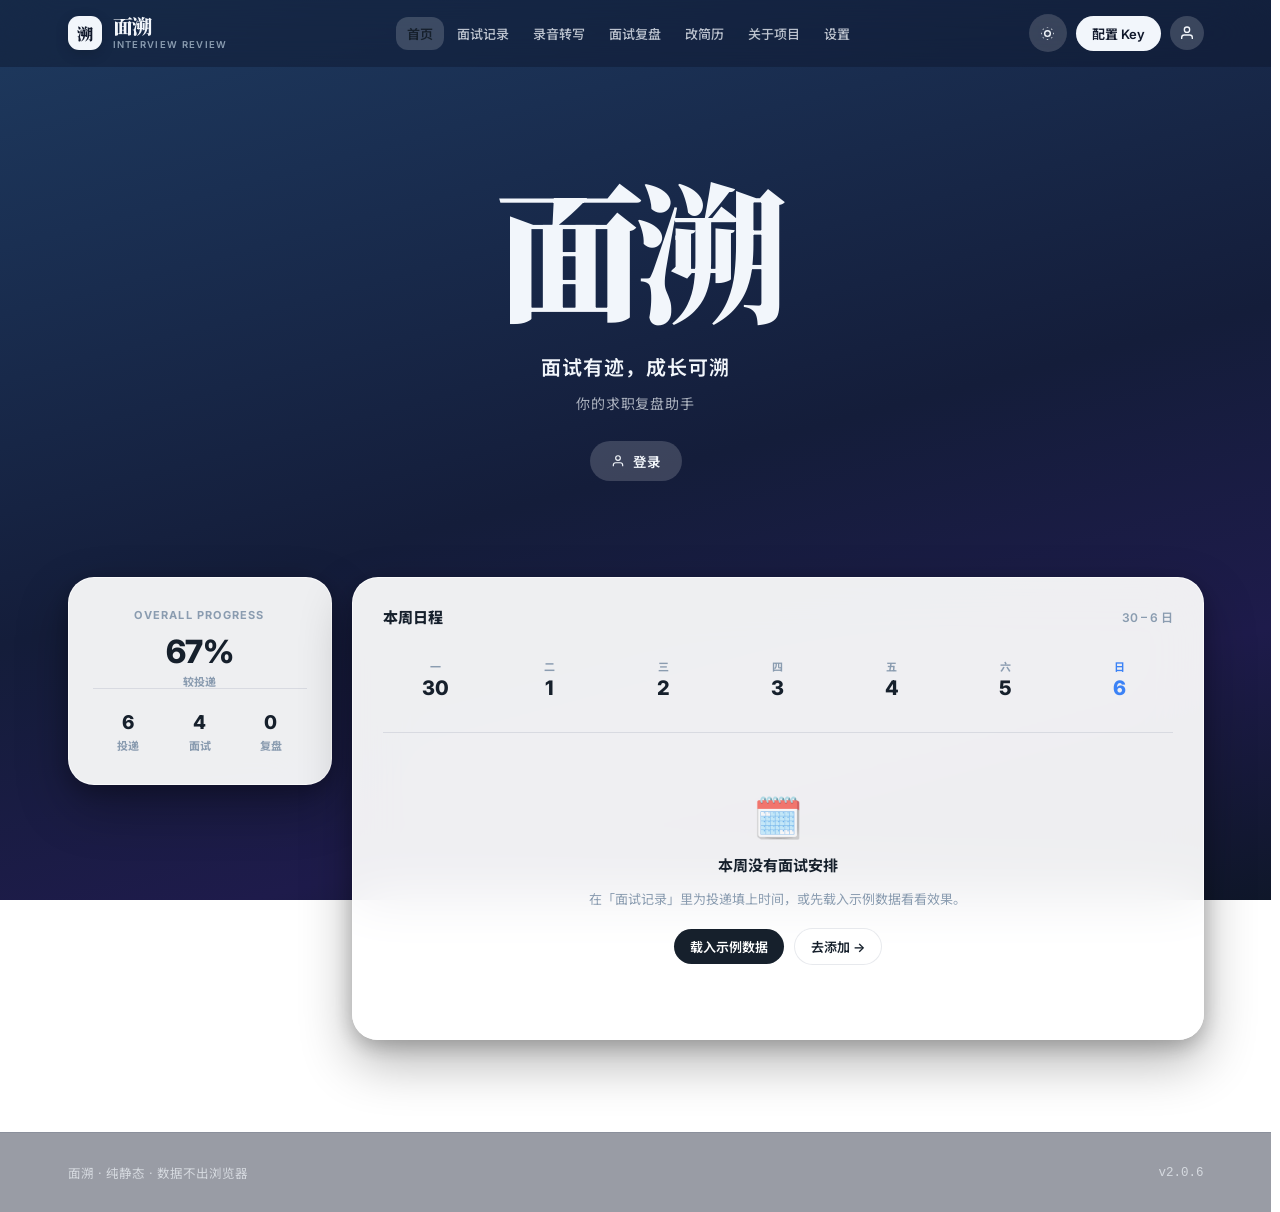
==== commit 791991a7: "v2.0.6 深色主题可读性修复：关于页深底文字改 on-bg、隐私卡改白底、h2 补深底浅色" ====
--- a/index.html
+++ b/index.html
@@ -3,9 +3,9 @@
 <head>
 <meta charset="UTF-8">
 <meta name="viewport" content="width=device-width,initial-scale=1">
-<meta name="app-build" content="v2.0.5">
+<meta name="app-build" content="v2.0.6">
 <title>面溯 · 面试有迹，成长可溯</title>
-<link rel="stylesheet" href="styles.css?v=v2.0.5">
+<link rel="stylesheet" href="styles.css?v=v2.0.6">
 <link href="https://fonts.googleapis.com/css2?family=Noto+Serif+SC:wght@600;700;900&family=Inter:wght@400;500;600;700;800&family=Noto+Sans+SC:wght@400;500;700&display=swap" rel="stylesheet">
   <link rel="icon" href="favicon.svg">
 </head>
@@ -125,11 +125,11 @@
 <div class="foot">
   <div class="foot-in">
     <span>面溯 · 纯静态 · 数据不出浏览器</span>
-    <span class="mono">v2.0.5</span>
+    <span class="mono">v2.0.6</span>
   </div>
 </div>
 
-<script src="app.js?v=v2.0.5"></script>
+<script src="app.js?v=v2.0.6"></script>
 <script>
 App.mount('index');
 
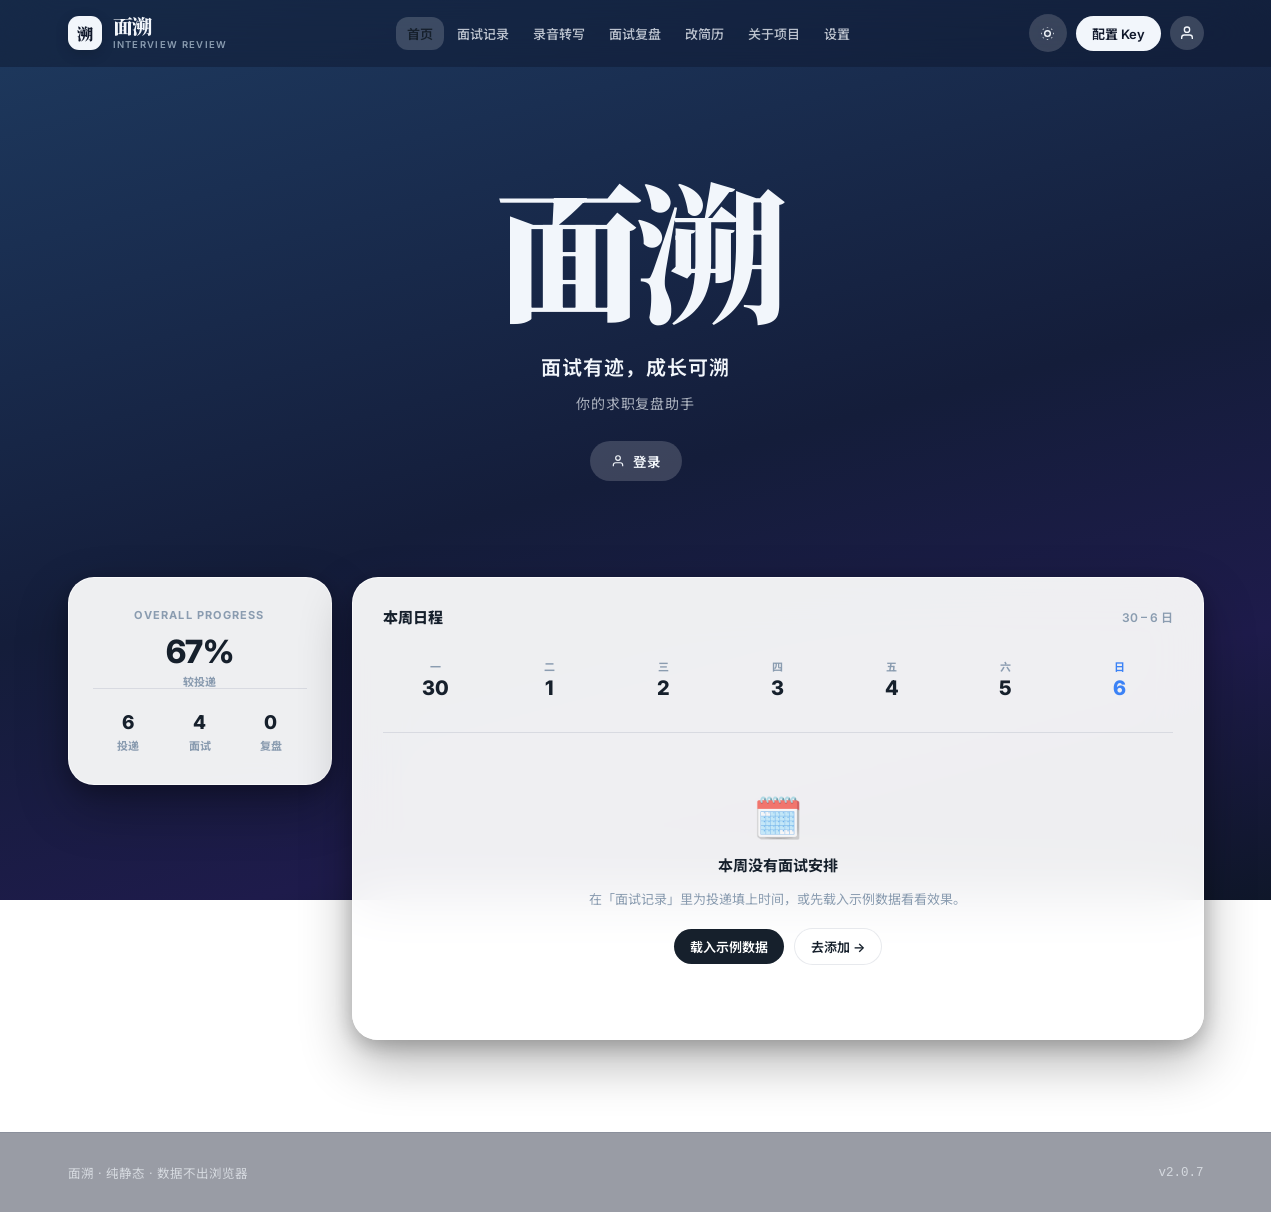
==== commit bb48cbd5: "v2.0.7 agentlog 埋点补全：probe/thread 补传输出正文，tokOut 不再恒为 0" ====
--- a/index.html
+++ b/index.html
@@ -3,9 +3,9 @@
 <head>
 <meta charset="UTF-8">
 <meta name="viewport" content="width=device-width,initial-scale=1">
-<meta name="app-build" content="v2.0.6">
+<meta name="app-build" content="v2.0.7">
 <title>面溯 · 面试有迹，成长可溯</title>
-<link rel="stylesheet" href="styles.css?v=v2.0.6">
+<link rel="stylesheet" href="styles.css?v=v2.0.7">
 <link href="https://fonts.googleapis.com/css2?family=Noto+Serif+SC:wght@600;700;900&family=Inter:wght@400;500;600;700;800&family=Noto+Sans+SC:wght@400;500;700&display=swap" rel="stylesheet">
   <link rel="icon" href="favicon.svg">
 </head>
@@ -125,11 +125,11 @@
 <div class="foot">
   <div class="foot-in">
     <span>面溯 · 纯静态 · 数据不出浏览器</span>
-    <span class="mono">v2.0.6</span>
+    <span class="mono">v2.0.7</span>
   </div>
 </div>
 
-<script src="app.js?v=v2.0.6"></script>
+<script src="app.js?v=v2.0.7"></script>
 <script>
 App.mount('index');
 
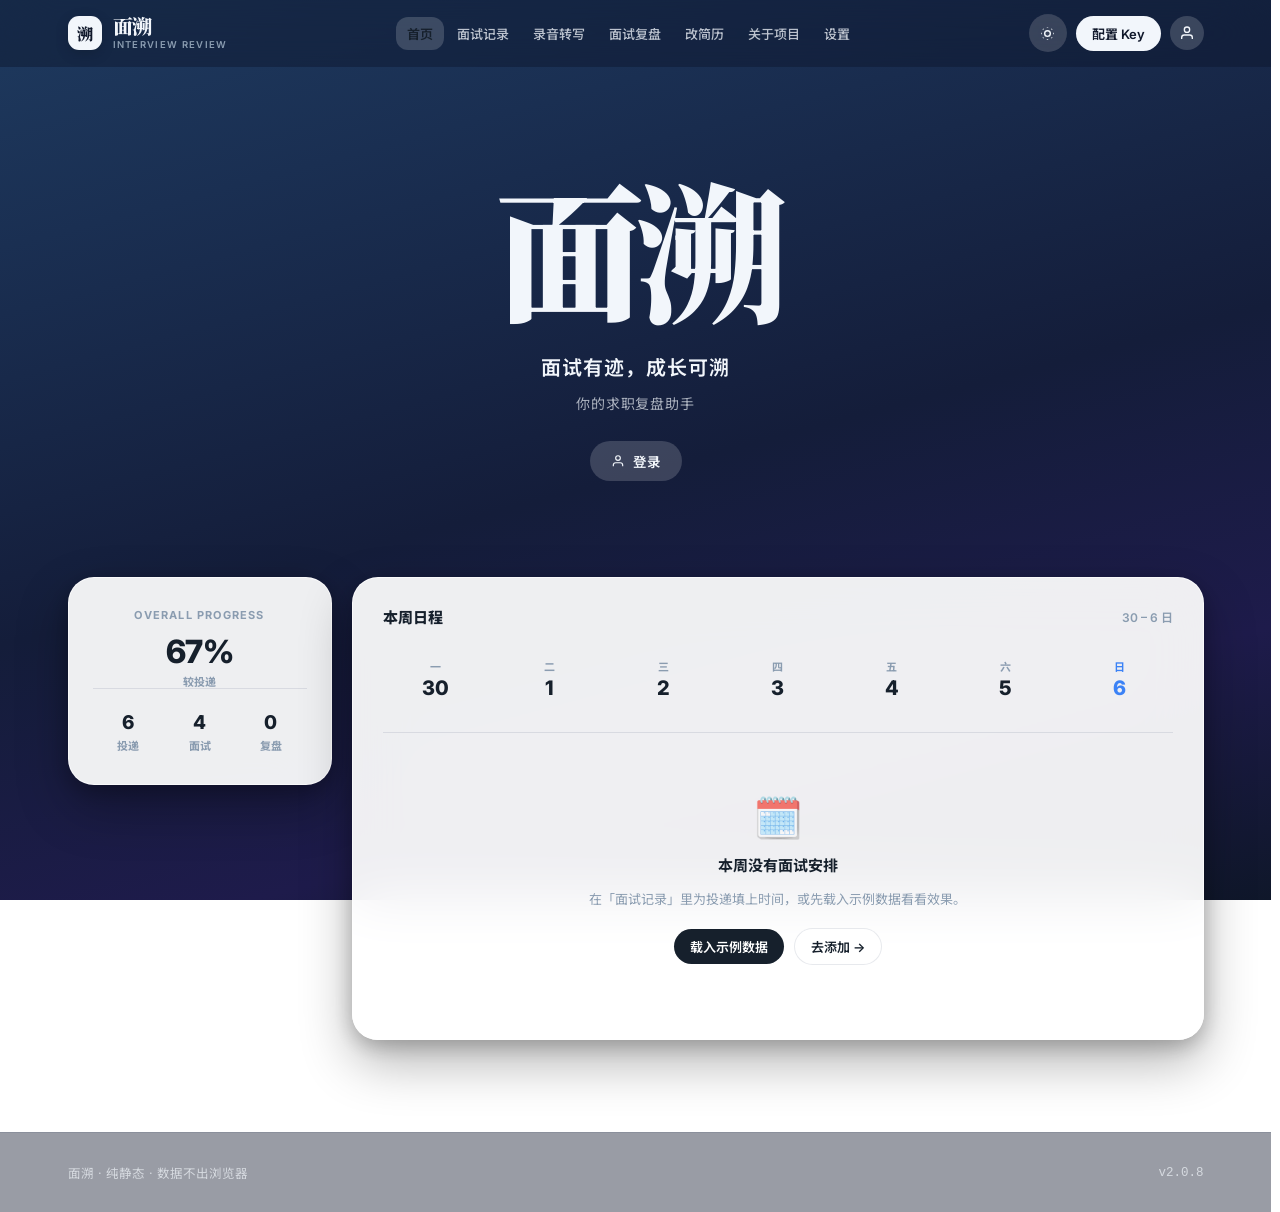
==== commit b277193e: "v2.0.8 设置页补「清空调用记录」入口 + agentlog 时间戳改本地时间" ====
--- a/index.html
+++ b/index.html
@@ -3,9 +3,9 @@
 <head>
 <meta charset="UTF-8">
 <meta name="viewport" content="width=device-width,initial-scale=1">
-<meta name="app-build" content="v2.0.7">
+<meta name="app-build" content="v2.0.8">
 <title>面溯 · 面试有迹，成长可溯</title>
-<link rel="stylesheet" href="styles.css?v=v2.0.7">
+<link rel="stylesheet" href="styles.css?v=v2.0.8">
 <link href="https://fonts.googleapis.com/css2?family=Noto+Serif+SC:wght@600;700;900&family=Inter:wght@400;500;600;700;800&family=Noto+Sans+SC:wght@400;500;700&display=swap" rel="stylesheet">
   <link rel="icon" href="favicon.svg">
 </head>
@@ -125,11 +125,11 @@
 <div class="foot">
   <div class="foot-in">
     <span>面溯 · 纯静态 · 数据不出浏览器</span>
-    <span class="mono">v2.0.7</span>
+    <span class="mono">v2.0.8</span>
   </div>
 </div>
 
-<script src="app.js?v=v2.0.7"></script>
+<script src="app.js?v=v2.0.8"></script>
 <script>
 App.mount('index');
 
